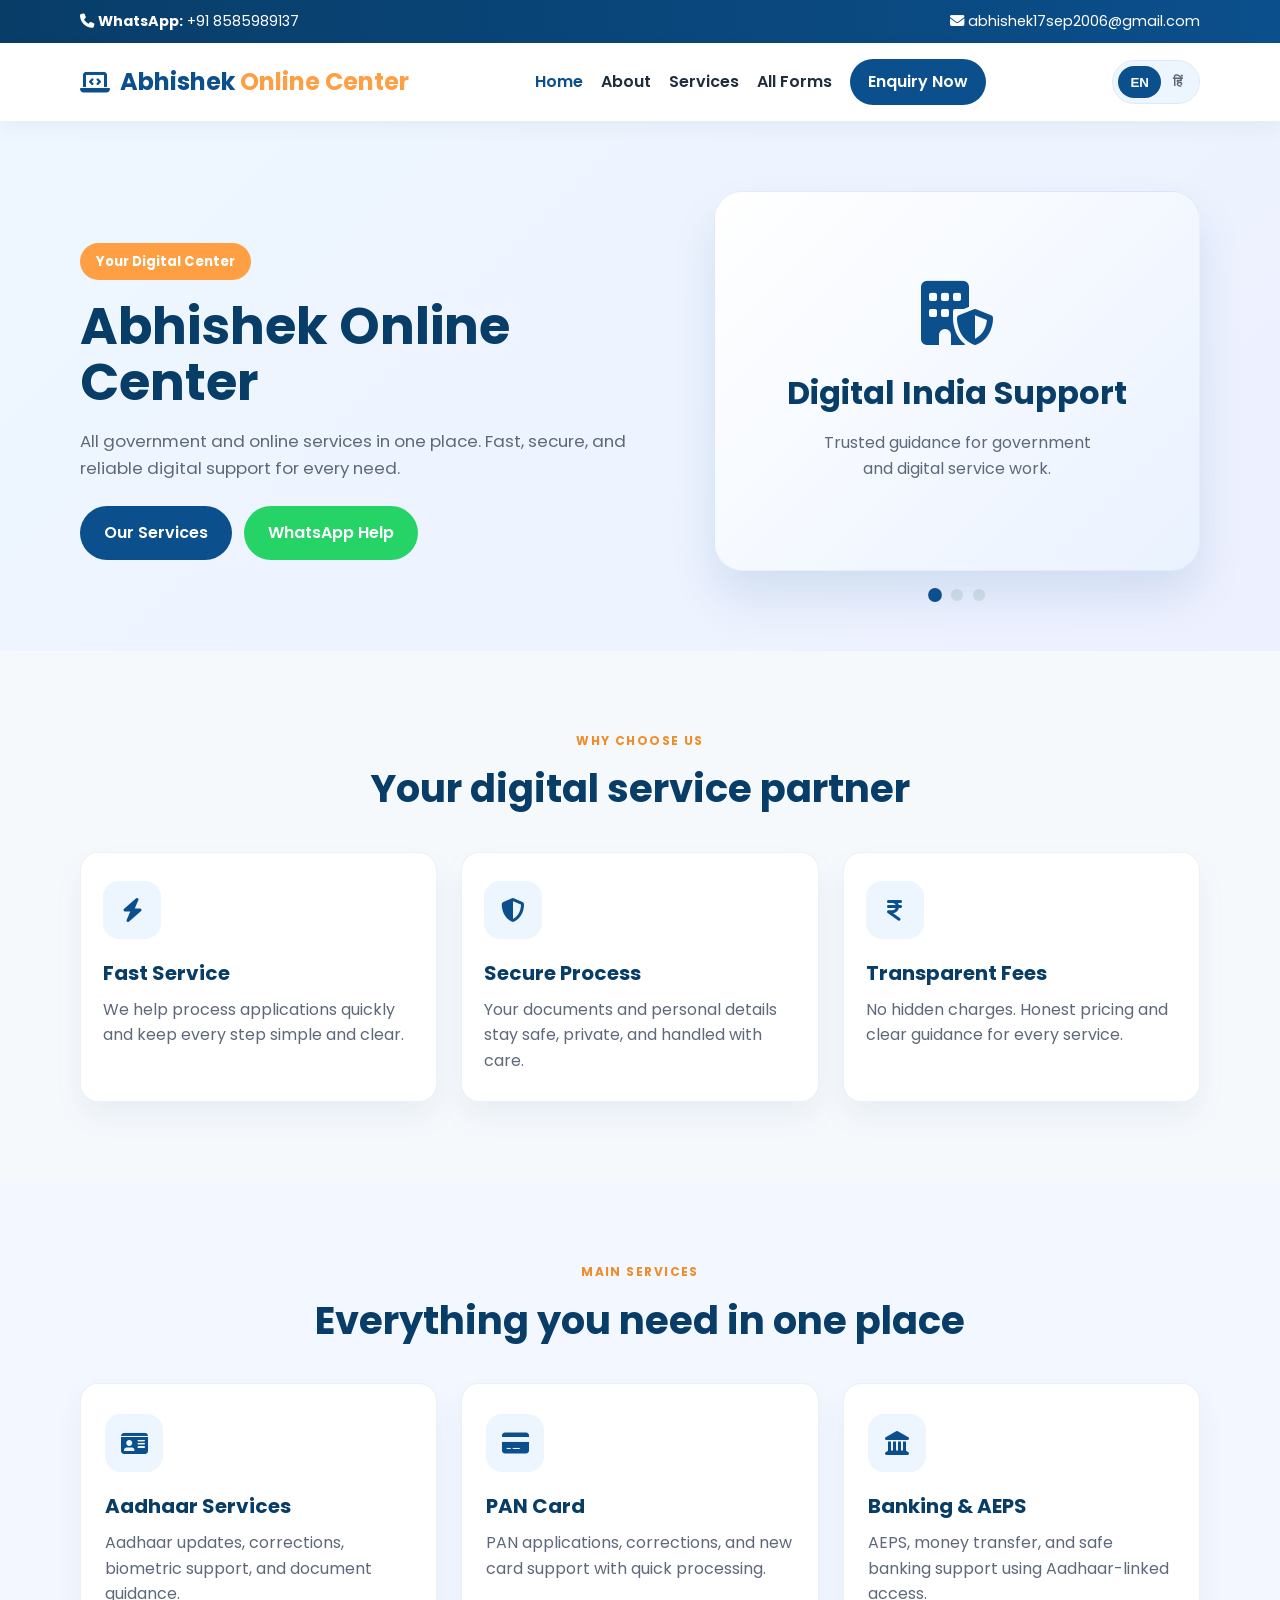
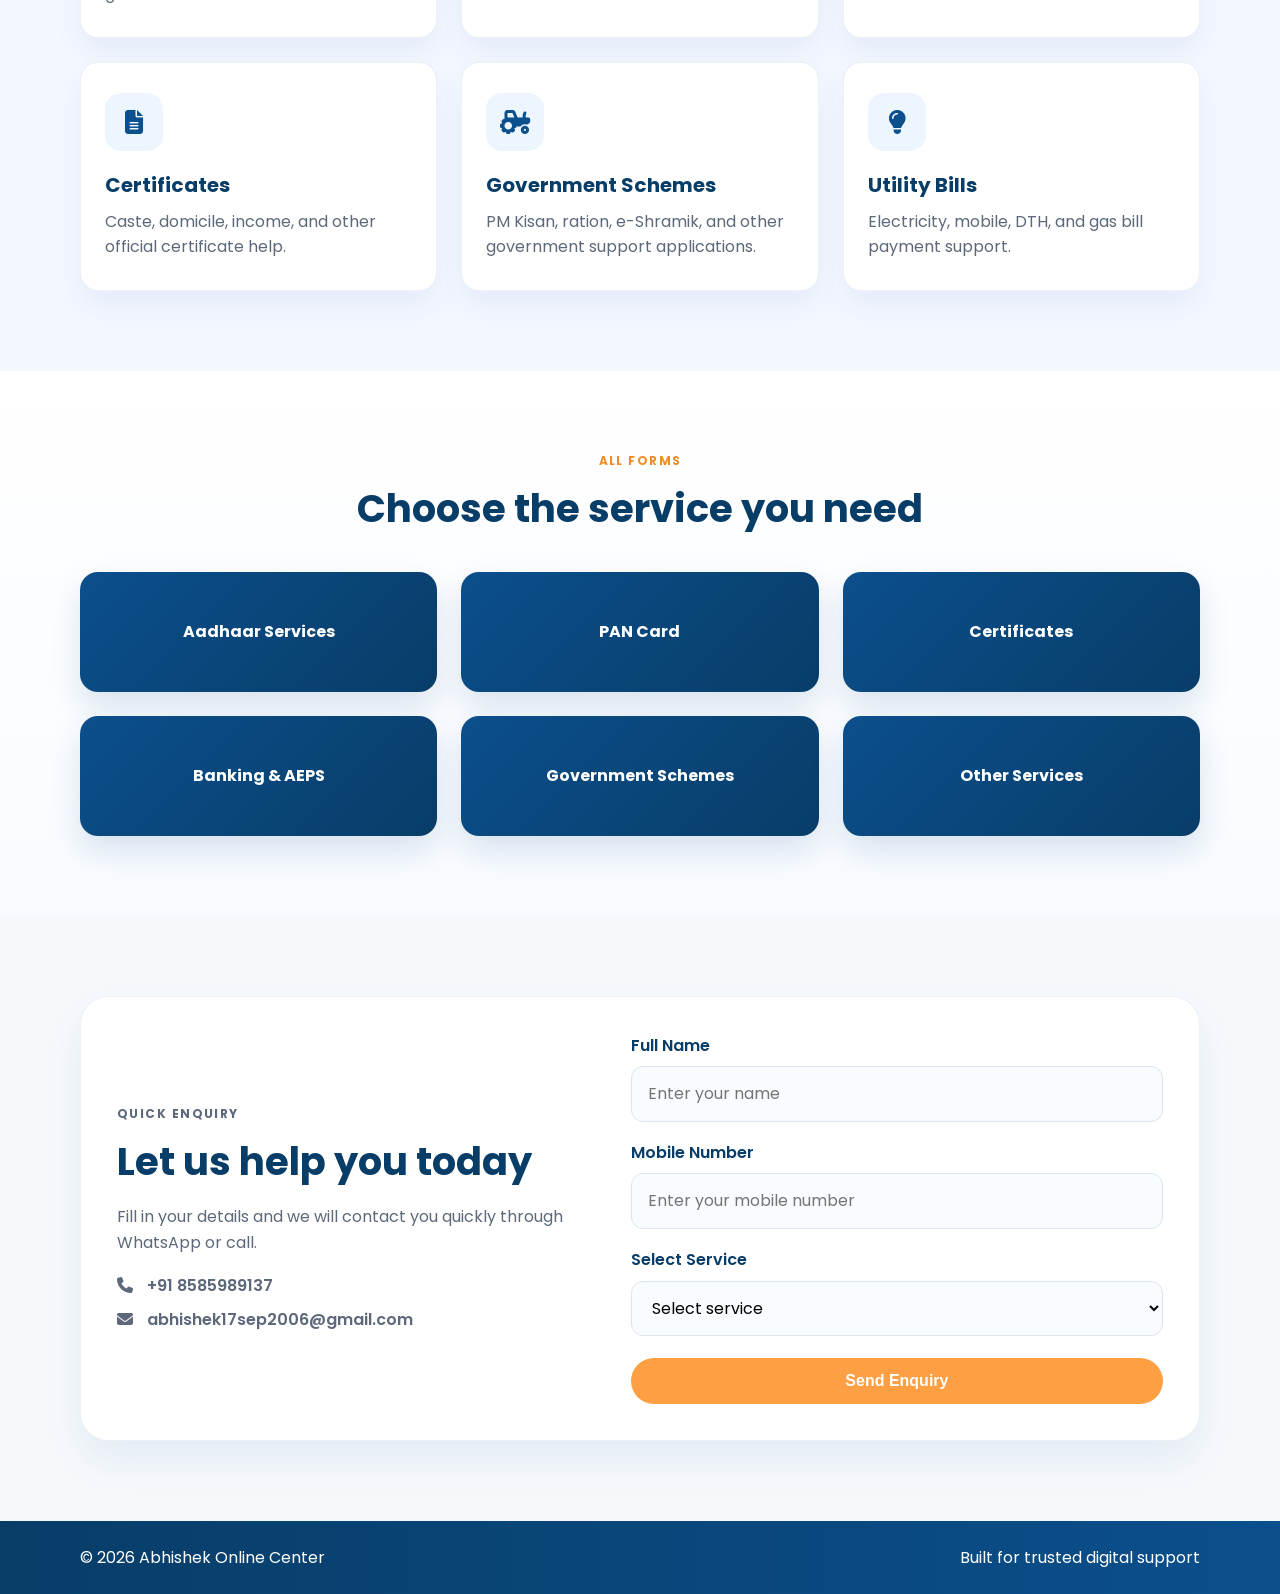
==== index.html @ 84af0c7e "Add files via upload" ====
<!DOCTYPE html>
<html lang="en">
<head>
    <meta charset="UTF-8">
    <meta name="viewport" content="width=device-width, initial-scale=1.0">
    <title>Abhishek Online Center</title>
    <meta name="description" content="Abhishek Online Center - digital government and online service support">
    <link rel="preconnect" href="https://fonts.googleapis.com">
    <link rel="preconnect" href="https://fonts.gstatic.com" crossorigin>
    <link href="https://fonts.googleapis.com/css2?family=Poppins:wght@400;500;600;700;800&display=swap" rel="stylesheet">
    <link rel="stylesheet" href="https://cdnjs.cloudflare.com/ajax/libs/font-awesome/6.5.2/css/all.min.css">
    <link rel="stylesheet" href="style.css">
</head>
<body>
    <div class="topbar">
        <div class="container topbar-inner">
            <span><i class="fa-solid fa-phone"></i> <strong>WhatsApp:</strong> +91 8585989137</span>
            <span><i class="fa-solid fa-envelope"></i> abhishek17sep2006@gmail.com</span>
        </div>
    </div>

    <header class="header">
        <div class="container nav-wrap">
            <div class="logo">
                <i class="fa-solid fa-laptop-code"></i>
                <span>Abhishek <b>Online Center</b></span>
            </div>

            <nav class="nav-menu" id="navMenu">
                <a href="#home" class="active">Home</a>
                <a href="#about">About</a>
                <a href="#services">Services</a>
                <a href="#forms">All Forms</a>
                <a href="#contact" class="btn-nav">Enquiry Now</a>
            </nav>

            <div class="nav-actions">
                <div class="lang-switch" aria-label="Language selector">
                    <button class="lang-btn active" data-lang="en" type="button">EN</button>
                    <button class="lang-btn" data-lang="hi" type="button">हिं</button>
                </div>
                <div class="menu-toggle" id="menuToggle" aria-label="Menu">
                    <i class="fa-solid fa-bars"></i>
                </div>
            </div>
        </div>
    </header>

    <main>
        <section class="hero" id="home">
            <div class="container hero-layout">
                <div class="hero-copy">
                    <span class="badge" data-i18n="badge">Your Digital Center</span>
                    <h1 data-i18n="heroTitle">Abhishek Online Center</h1>
                    <p data-i18n="heroText">All government and online services in one place. Fast, secure, and reliable digital support for every need.</p>
                    <div class="hero-buttons">
                        <a href="#services" class="btn btn-primary" data-i18n="serviceBtn">Our Services</a>
                        <a href="https://wa.me/918585989137?text=Hi%21%20Abhishek%20I%20need%20help." target="_blank" rel="noopener" class="btn btn-whatsapp" data-i18n="whatsappBtn">WhatsApp Help</a>
                    </div>
                </div>

                <div class="hero-slider">
                    <div class="slider-track">
                        <div class="slide active">
                            <div class="slide-card">
                                <i class="fa-solid fa-building-shield"></i>
                                <h3 data-i18n="slide1Title">Digital India Support</h3>
                                <p data-i18n="slide1Text">Trusted guidance for government and digital service work.</p>
                            </div>
                        </div>
                        <div class="slide">
                            <div class="slide-card">
                                <i class="fa-solid fa-wallet"></i>
                                <h3 data-i18n="slide2Title">Fast & Transparent</h3>
                                <p data-i18n="slide2Text">Clear fees, quick processing, and reliable updates.</p>
                            </div>
                        </div>
                        <div class="slide">
                            <div class="slide-card">
                                <i class="fa-solid fa-headset"></i>
                                <h3 data-i18n="slide3Title">Friendly Support</h3>
                                <p data-i18n="slide3Text">Get help from your first enquiry to final completion.</p>
                            </div>
                        </div>
                    </div>
                    <div class="slider-dots">
                        <span class="dot active" data-slide="0"></span>
                        <span class="dot" data-slide="1"></span>
                        <span class="dot" data-slide="2"></span>
                    </div>
                </div>
            </div>
        </section>

        <section class="about" id="about">
            <div class="container section-heading">
                <p class="eyebrow" data-i18n="aboutEyebrow">Why choose us</p>
                <h2 data-i18n="aboutTitle">Your digital service partner</h2>
            </div>
            <div class="container about-grid">
                <div class="info-card">
                    <i class="fa-solid fa-bolt"></i>
                    <h3 data-i18n="feature1Title">Fast Service</h3>
                    <p data-i18n="feature1Text">We help process applications quickly and keep every step simple and clear.</p>
                </div>
                <div class="info-card">
                    <i class="fa-solid fa-shield-halved"></i>
                    <h3 data-i18n="feature2Title">Secure Process</h3>
                    <p data-i18n="feature2Text">Your documents and personal details stay safe, private, and handled with care.</p>
                </div>
                <div class="info-card">
                    <i class="fa-solid fa-indian-rupee-sign"></i>
                    <h3 data-i18n="feature3Title">Transparent Fees</h3>
                    <p data-i18n="feature3Text">No hidden charges. Honest pricing and clear guidance for every service.</p>
                </div>
            </div>
        </section>

        <section class="services" id="services">
            <div class="container section-heading">
                <p class="eyebrow" data-i18n="servicesEyebrow">Main services</p>
                <h2 data-i18n="servicesTitle">Everything you need in one place</h2>
            </div>
            <div class="container services-grid">
                <article class="service-card">
                    <div class="icon"><i class="fa-solid fa-id-card"></i></div>
                    <h3 data-i18n="serviceAadhaarTitle">Aadhaar Services</h3>
                    <p data-i18n="serviceAadhaarText">Aadhaar updates, corrections, biometric support, and document guidance.</p>
                </article>
                <article class="service-card">
                    <div class="icon"><i class="fa-solid fa-credit-card"></i></div>
                    <h3 data-i18n="servicePanTitle">PAN Card</h3>
                    <p data-i18n="servicePanText">PAN applications, corrections, and new card support with quick processing.</p>
                </article>
                <article class="service-card">
                    <div class="icon"><i class="fa-solid fa-landmark"></i></div>
                    <h3 data-i18n="serviceBankTitle">Banking & AEPS</h3>
                    <p data-i18n="serviceBankText">AEPS, money transfer, and safe banking support using Aadhaar-linked access.</p>
                </article>
                <article class="service-card">
                    <div class="icon"><i class="fa-solid fa-file-lines"></i></div>
                    <h3 data-i18n="serviceCertTitle">Certificates</h3>
                    <p data-i18n="serviceCertText">Caste, domicile, income, and other official certificate help.</p>
                </article>
                <article class="service-card">
                    <div class="icon"><i class="fa-solid fa-tractor"></i></div>
                    <h3 data-i18n="serviceGovTitle">Government Schemes</h3>
                    <p data-i18n="serviceGovText">PM Kisan, ration, e-Shramik, and other government support applications.</p>
                </article>
                <article class="service-card">
                    <div class="icon"><i class="fa-solid fa-lightbulb"></i></div>
                    <h3 data-i18n="serviceUtilityTitle">Utility Bills</h3>
                    <p data-i18n="serviceUtilityText">Electricity, mobile, DTH, and gas bill payment support.</p>
                </article>
            </div>
        </section>

        <section class="forms" id="forms">
            <div class="container section-heading">
                <p class="eyebrow" data-i18n="formsEyebrow">All forms</p>
                <h2 data-i18n="formsTitle">Choose the service you need</h2>
            </div>

            <div class="container forms-grid">
                <a href="#contact" class="form-link" data-service="Aadhaar" data-i18n="formAadhaar">Aadhaar Services</a>
                <a href="#contact" class="form-link" data-service="PAN Card" data-i18n="formPan">PAN Card</a>
                <a href="#contact" class="form-link" data-service="Certificates" data-i18n="formCertificate">Certificates</a>
                <a href="#contact" class="form-link" data-service="Banking" data-i18n="formBank">Banking & AEPS</a>
                <a href="#contact" class="form-link" data-service="Government Scheme" data-i18n="formScheme">Government Schemes</a>
                <a href="#contact" class="form-link" data-service="Other" data-i18n="formOther">Other Services</a>
            </div>
        </section>

        <section class="contact" id="contact">
            <div class="container contact-box">
                <div class="contact-copy">
                    <p class="eyebrow" data-i18n="contactEyebrow">Quick enquiry</p>
                    <h2 data-i18n="contactTitle">Let us help you today</h2>
                    <p data-i18n="contactText">Fill in your details and we will contact you quickly through WhatsApp or call.</p>
                    <div class="contact-details">
                        <p><i class="fa-solid fa-phone"></i> +91 8585989137</p>
                        <p><i class="fa-solid fa-envelope"></i> abhishek17sep2006@gmail.com</p>
                    </div>
                </div>

                <form id="cscForm" class="enquiry-form">
                    <div class="form-group">
                        <label for="name" data-i18n="fieldName">Full Name</label>
                        <input type="text" id="name" placeholder="Enter your name" required>
                    </div>
                    <div class="form-group">
                        <label for="phone" data-i18n="fieldPhone">Mobile Number</label>
                        <input type="tel" id="phone" placeholder="Enter your mobile number" required>
                    </div>
                    <div class="form-group">
                        <label for="service" data-i18n="fieldService">Select Service</label>
                        <select id="service" required>
                            <option value="" data-i18n="selectDefault">Select service</option>
                            <option value="Aadhaar Services" data-i18n="selectAadhaar">Aadhaar Services</option>
                            <option value="PAN Card" data-i18n="selectPan">PAN Card</option>
                            <option value="Certificates" data-i18n="selectCertificate">Certificates</option>
                            <option value="Banking & AEPS" data-i18n="selectBank">Banking & AEPS</option>
                            <option value="Government Schemes" data-i18n="selectScheme">Government Schemes</option>
                            <option value="Other" data-i18n="selectOther">Other</option>
                        </select>
                    </div>
                    <button type="submit" class="btn btn-submit" data-i18n="submitBtn">Send Enquiry</button>
                </form>
            </div>
        </section>
    </main>

    <footer class="footer">
        <div class="container footer-inner">
            <p>© 2026 Abhishek Online Center</p>
            <p data-i18n="footerText">Built for trusted digital support</p>
        </div>
    </footer>

    <script src="script.js"></script>
</body>
</html>
---- style.css ----
:root {
    --primary: #0b4f8c;
    --primary-dark: #083d68;
    --secondary: #ff9f43;
    --secondary-dark: #ef8d2a;
    --bg-soft: #edf5ff;
    --white: #ffffff;
    --text: #1f2d3d;
    --muted: #5d697a;
    --shadow: rgba(11, 79, 140, 0.12);
}

* {
    margin: 0;
    padding: 0;
    box-sizing: border-box;
}

html {
    scroll-behavior: smooth;
}

body {
    font-family: 'Poppins', sans-serif;
    background: #f6f9fc;
    color: var(--text);
    line-height: 1.6;
}

a {
    text-decoration: none;
}

img {
    max-width: 100%;
    display: block;
}

.container {
    width: min(1120px, 90%);
    margin: 0 auto;
}

.topbar {
    background: linear-gradient(90deg, var(--primary-dark), var(--primary));
    color: var(--white);
    font-size: 0.9rem;
}

.topbar-inner {
    display: flex;
    justify-content: space-between;
    gap: 20px;
    padding: 10px 0;
    flex-wrap: wrap;
}

.header {
    position: sticky;
    top: 0;
    z-index: 200;
    background: rgba(255, 255, 255, 0.94);
    backdrop-filter: blur(8px);
    box-shadow: 0 8px 20px rgba(0, 0, 0, 0.04);
}

.nav-wrap {
    display: flex;
    align-items: center;
    justify-content: space-between;
    gap: 20px;
    min-height: 78px;
}

.logo {
    display: flex;
    align-items: center;
    gap: 10px;
    color: var(--primary);
    font-weight: 700;
    font-size: 1.5rem;
}

.logo b {
    color: var(--secondary);
}

.nav-menu {
    display: flex;
    align-items: center;
    gap: 18px;
}

.nav-menu a {
    color: var(--text);
    font-weight: 600;
    transition: 0.2s ease;
}

.nav-menu a:hover,
.nav-menu a.active {
    color: var(--primary);
}

.btn-nav,
.btn {
    display: inline-flex;
    align-items: center;
    justify-content: center;
    gap: 8px;
    border-radius: 50px;
    font-weight: 600;
    transition: 0.2s ease;
}

.btn-nav {
    background: var(--primary);
    color: var(--white) !important;
    padding: 10px 18px;
}

.btn-nav:hover {
    background: var(--primary-dark);
}

.nav-actions {
    display: flex;
    align-items: center;
    gap: 14px;
}

.lang-switch {
    display: flex;
    background: #edf5ff;
    border-radius: 999px;
    padding: 5px;
    border: 1px solid #dfeaf8;
}

.lang-btn {
    background: transparent;
    border: none;
    cursor: pointer;
    padding: 8px 12px;
    border-radius: 999px;
    font-weight: 700;
    color: var(--muted);
}

.lang-btn.active {
    background: var(--primary);
    color: var(--white);
}

.menu-toggle {
    display: none;
    font-size: 1.3rem;
    color: var(--primary);
    cursor: pointer;
}

.hero {
    padding: 70px 0 40px;
    background: linear-gradient(135deg, #eef7ff 0%, #edf0ff 100%);
}

.hero-layout {
    display: grid;
    grid-template-columns: 1.1fr 0.9fr;
    align-items: center;
    gap: 40px;
}

.badge {
    display: inline-block;
    background: var(--secondary);
    color: var(--white);
    font-size: 0.82rem;
    padding: 8px 16px;
    border-radius: 999px;
    font-weight: 700;
    margin-bottom: 18px;
}

.hero-copy h1 {
    font-size: clamp(2.5rem, 4vw, 4rem);
    line-height: 1.1;
    color: var(--primary-dark);
    margin-bottom: 18px;
}

.hero-copy p {
    font-size: 1.05rem;
    color: var(--muted);
    max-width: 580px;
    margin-bottom: 24px;
}

.hero-buttons {
    display: flex;
    flex-wrap: wrap;
    gap: 12px;
}

.btn {
    padding: 14px 24px;
    border: none;
    cursor: pointer;
}

.btn-primary {
    background: var(--primary);
    color: var(--white);
}

.btn-primary:hover {
    background: var(--primary-dark);
}

.btn-whatsapp {
    background: #25d366;
    color: var(--white);
}

.btn-whatsapp:hover {
    background: #1eaf57;
}

.hero-slider {
    position: relative;
    width: 100%;
    min-height: 420px;
}

.slider-track {
    position: relative;
    width: 100%;
    height: 380px;
}

.slide {
    position: absolute;
    inset: 0;
    opacity: 0;
    visibility: hidden;
    transform: translateX(20px);
    transition: all 0.5s ease;
}

.slide.active {
    opacity: 1;
    visibility: visible;
    transform: translateX(0);
}

.slide-card {
    height: 100%;
    background: linear-gradient(135deg, #ffffff 0%, #eaf2ff 100%);
    border: 1px solid rgba(11, 79, 140, 0.08);
    border-radius: 28px;
    box-shadow: 0 25px 45px var(--shadow);
    padding: 42px 30px;
    display: flex;
    flex-direction: column;
    justify-content: center;
    align-items: center;
    text-align: center;
}

.slide-card i {
    font-size: 4rem;
    color: var(--primary);
    margin-bottom: 22px;
}

.slide-card h3 {
    font-size: 2rem;
    color: var(--primary-dark);
    margin-bottom: 12px;
}

.slide-card p {
    color: var(--muted);
    max-width: 300px;
}

.slider-dots {
    display: flex;
    justify-content: center;
    gap: 10px;
    margin-top: 18px;
}

.dot {
    width: 12px;
    height: 12px;
    border-radius: 50%;
    background: #d5dfe9;
    cursor: pointer;
    transition: 0.2s ease;
}

.dot.active {
    background: var(--primary);
    transform: scale(1.15);
}

section {
    padding: 80px 0;
}

.section-heading {
    text-align: center;
    margin-bottom: 32px;
}

.eyebrow {
    color: var(--secondary-dark);
    font-weight: 700;
    letter-spacing: 0.12em;
    text-transform: uppercase;
    font-size: 0.75rem;
    margin-bottom: 8px;
}

.section-heading h2 {
    font-size: clamp(2rem, 3vw, 2.8rem);
    color: var(--primary-dark);
}

.about-grid,
.services-grid,
.forms-grid {
    display: grid;
    gap: 24px;
}

.about-grid {
    grid-template-columns: repeat(3, minmax(0, 1fr));
}

.info-card,
.service-card {
    background: var(--white);
    border: 1px solid rgba(11, 79, 140, 0.08);
    border-radius: 18px;
    box-shadow: 0 15px 30px rgba(15, 76, 129, 0.06);
    padding: 28px 22px;
    transition: transform 0.2s ease;
}

.info-card:hover,
.service-card:hover {
    transform: translateY(-5px);
}

.info-card i,
.icon {
    display: inline-flex;
    background: #edf5ff;
    color: var(--primary);
    width: 58px;
    height: 58px;
    align-items: center;
    justify-content: center;
    border-radius: 16px;
    font-size: 1.5rem;
    margin-bottom: 18px;
}

.info-card h3,
.service-card h3 {
    color: var(--primary-dark);
    margin-bottom: 8px;
    font-size: 1.25rem;
}

.info-card p,
.service-card p,
.contact-copy p {
    color: var(--muted);
}

.services {
    background: #f3f7ff;
}

.services-grid {
    grid-template-columns: repeat(3, minmax(0, 1fr));
}

.service-card {
    padding: 30px 24px;
}

.forms {
    background: linear-gradient(180deg, #ffffff 0%, #f8fbff 100%);
}

.forms-grid {
    grid-template-columns: repeat(3, minmax(0, 1fr));
}

.form-link {
    display: flex;
    align-items: center;
    justify-content: center;
    text-align: center;
    min-height: 120px;
    padding: 22px;
    border-radius: 18px;
    background: linear-gradient(135deg, var(--primary) 0%, var(--primary-dark) 100%);
    color: var(--white);
    font-weight: 700;
    box-shadow: 0 15px 32px rgba(11, 79, 140, 0.14);
    transition: transform 0.2s ease;
}

.form-link:hover {
    transform: translateY(-4px);
}

.contact-box {
    display: grid;
    grid-template-columns: 1fr 1.1fr;
    gap: 30px;
    align-items: center;
    background: var(--white);
    border: 1px solid rgba(11, 79, 140, 0.08);
    border-radius: 28px;
    box-shadow: 0 20px 40px rgba(11, 79, 140, 0.08);
    padding: 36px;
}

.contact-copy h2 {
    font-size: clamp(2rem, 3vw, 2.6rem);
    color: var(--primary-dark);
    margin-bottom: 12px;
}

.contact-details {
    margin-top: 18px;
    display: flex;
    flex-direction: column;
    gap: 8px;
    color: var(--primary-dark);
    font-weight: 600;
}

.contact-details i {
    margin-right: 10px;
}

.enquiry-form {
    display: flex;
    flex-direction: column;
    gap: 18px;
}

.form-group {
    display: flex;
    flex-direction: column;
    gap: 8px;
}

.form-group label {
    font-weight: 600;
    color: var(--primary-dark);
}

.form-group input,
.form-group select {
    width: 100%;
    padding: 14px 16px;
    border: 1px solid #dbe4ef;
    border-radius: 12px;
    font: inherit;
    background: #f8fbff;
    outline: none;
}

.form-group input:focus,
.form-group select:focus {
    border-color: var(--primary);
    box-shadow: 0 0 0 4px rgba(11, 79, 140, 0.08);
}

.btn-submit {
    background: var(--secondary);
    color: var(--white);
    font-size: 1rem;
    margin-top: 4px;
}

.btn-submit:hover {
    background: var(--secondary-dark);
}

.footer {
    background: linear-gradient(90deg, var(--primary-dark), var(--primary));
    color: var(--white);
    padding: 24px 0;
}

.footer-inner {
    display: flex;
    justify-content: space-between;
    gap: 20px;
    flex-wrap: wrap;
}

@media (max-width: 900px) {
    .hero-layout,
    .contact-box,
    .about-grid,
    .services-grid,
    .forms-grid {
        grid-template-columns: 1fr;
    }
}

@media (max-width: 760px) {
    .nav-menu {
        position: absolute;
        top: 78px;
        left: 0;
        width: 100%;
        background: rgba(255, 255, 255, 0.98);
        box-shadow: 0 12px 24px rgba(0, 0, 0, 0.06);
        flex-direction: column;
        padding: 18px 0;
        opacity: 0;
        visibility: hidden;
        transform: translateY(-8px);
        transition: 0.2s ease;
    }

    .nav-menu.active {
        opacity: 1;
        visibility: visible;
        transform: translateY(0);
    }

    .menu-toggle {
        display: block;
    }

    .topbar-inner,
    .footer-inner {
        justify-content: center;
        text-align: center;
    }

    .nav-actions {
        margin-left: auto;
    }

    .hero {
        padding-top: 50px;
    }
}
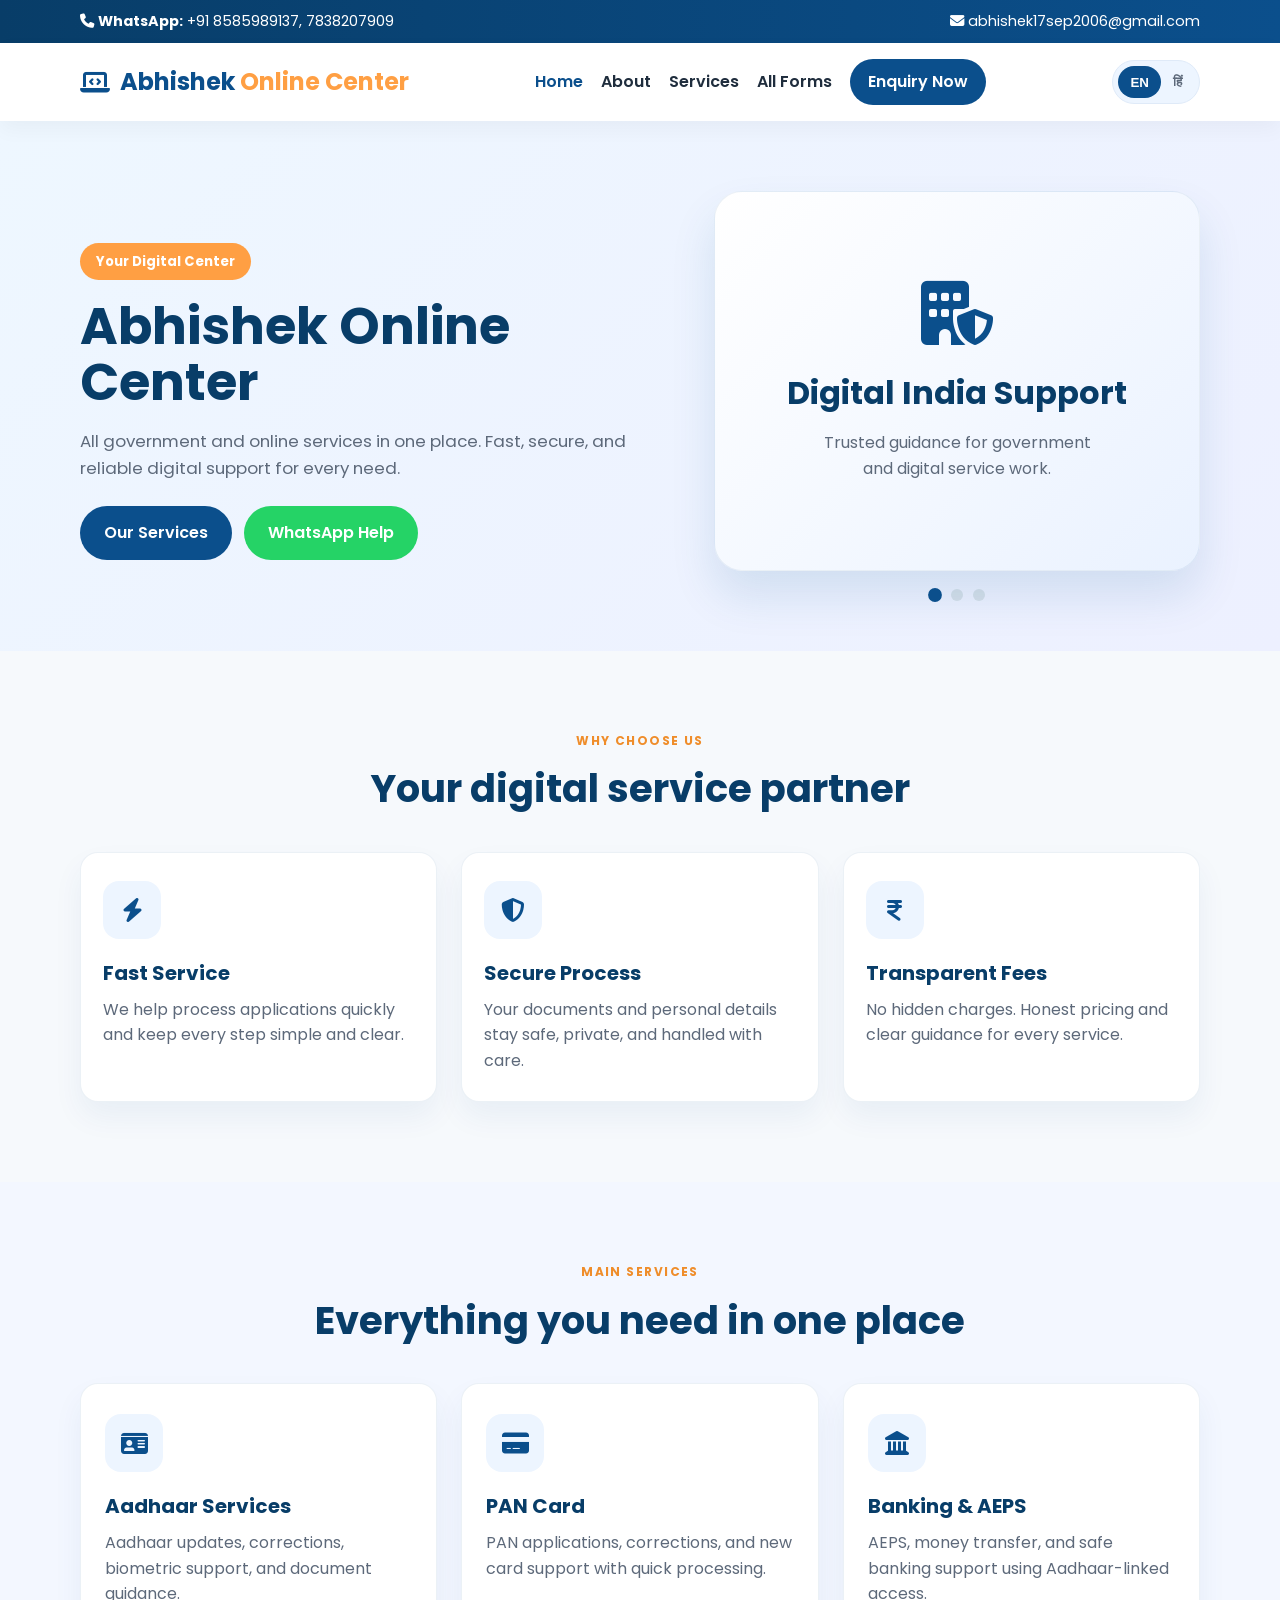
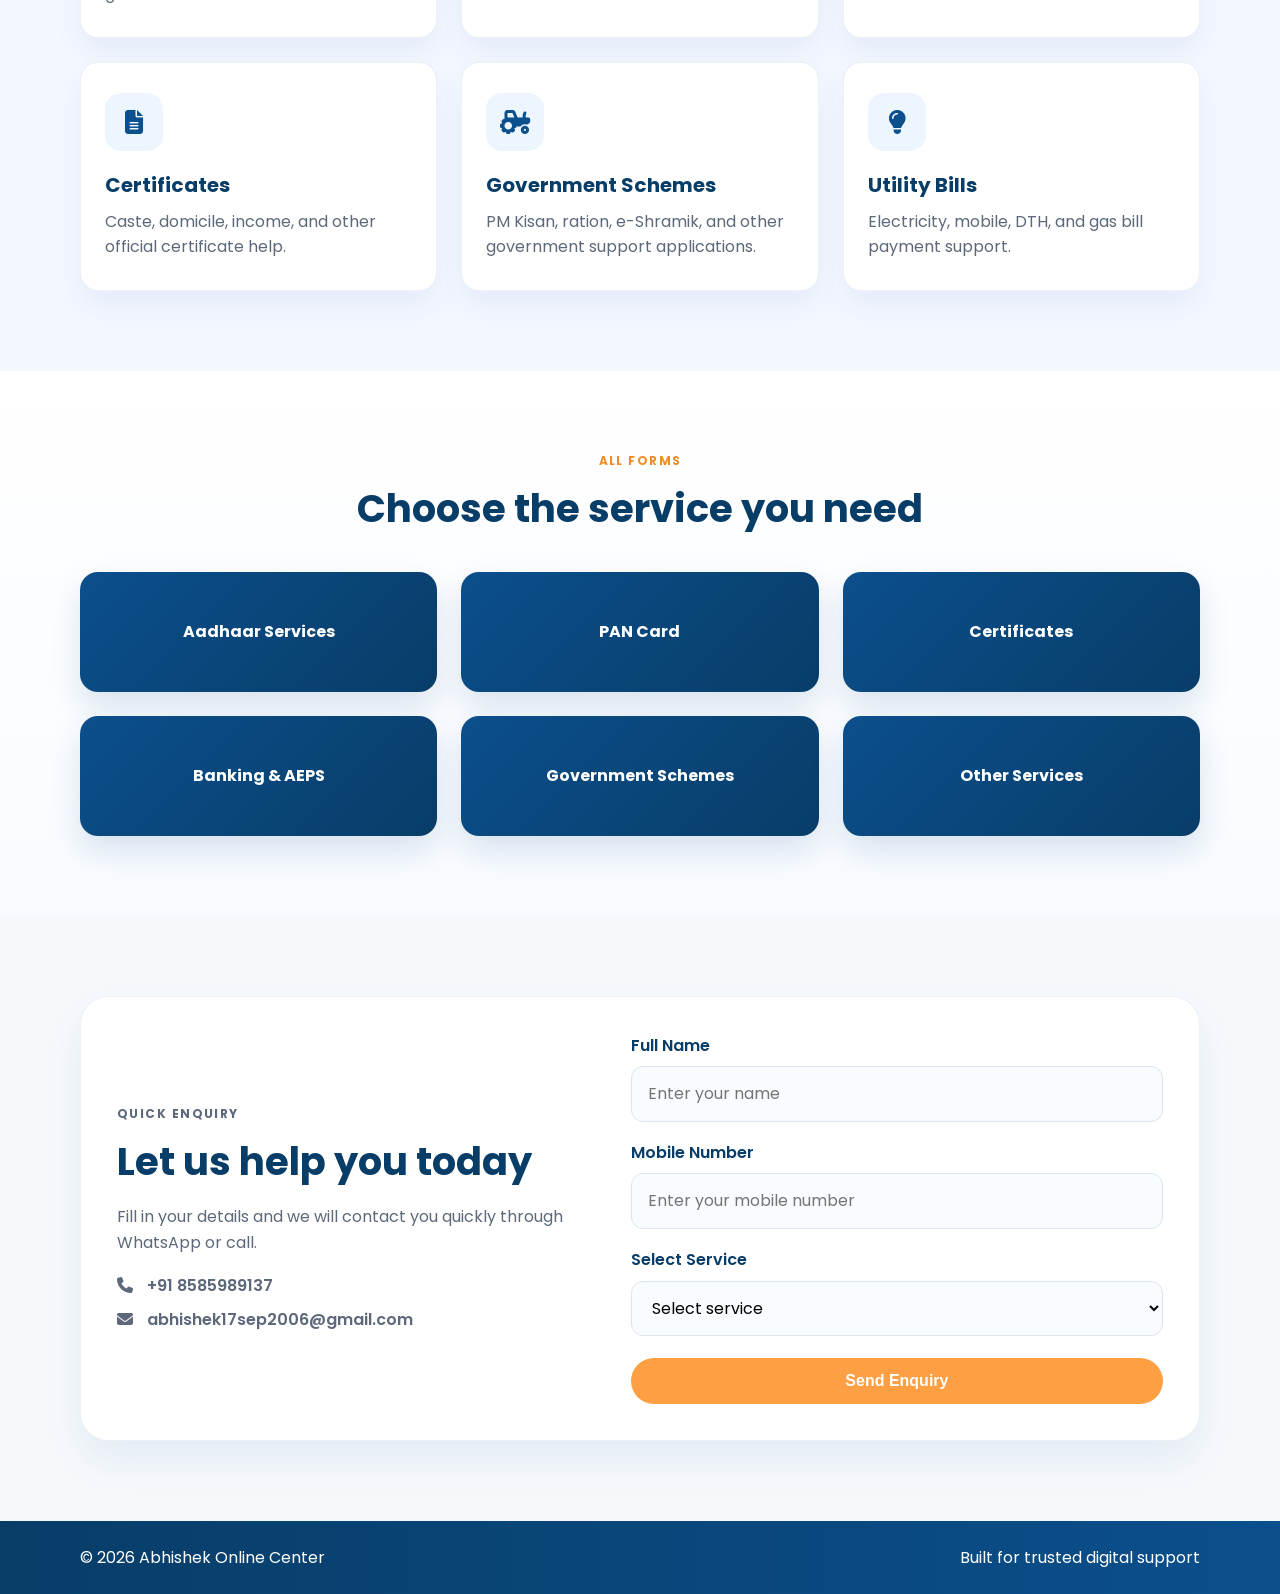
==== commit 2a6e0a11: "Modify contact details in index.html Updated contact information in the top bar and footer." ====
--- a/index.html
+++ b/index.html
@@ -14,7 +14,7 @@
 <body>
     <div class="topbar">
         <div class="container topbar-inner">
-            <span><i class="fa-solid fa-phone"></i> <strong>WhatsApp:</strong> +91 8585989137</span>
+            <span><i class="fa-solid fa-phone"></i> <strong>WhatsApp:</strong> +91 8585989137, 7838207909</span>
             <span><i class="fa-solid fa-envelope"></i> abhishek17sep2006@gmail.com</span>
         </div>
     </div>
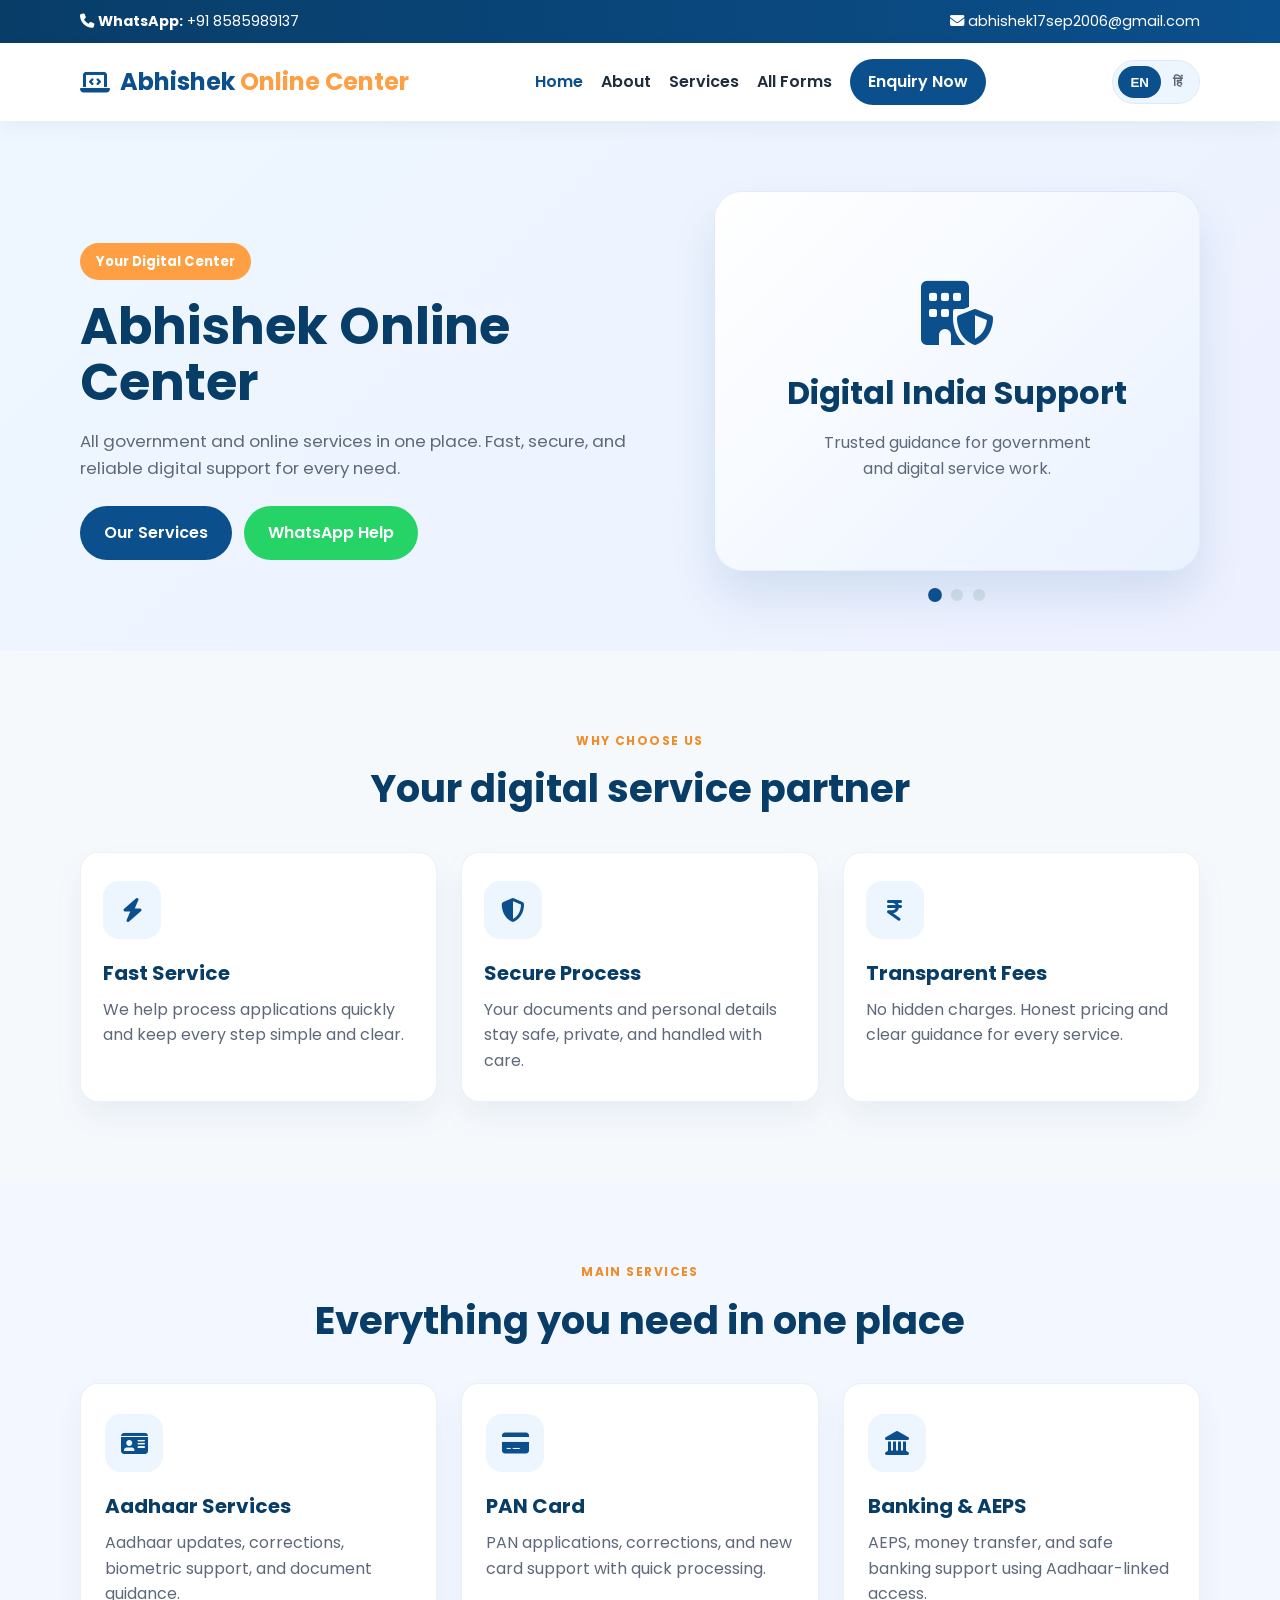
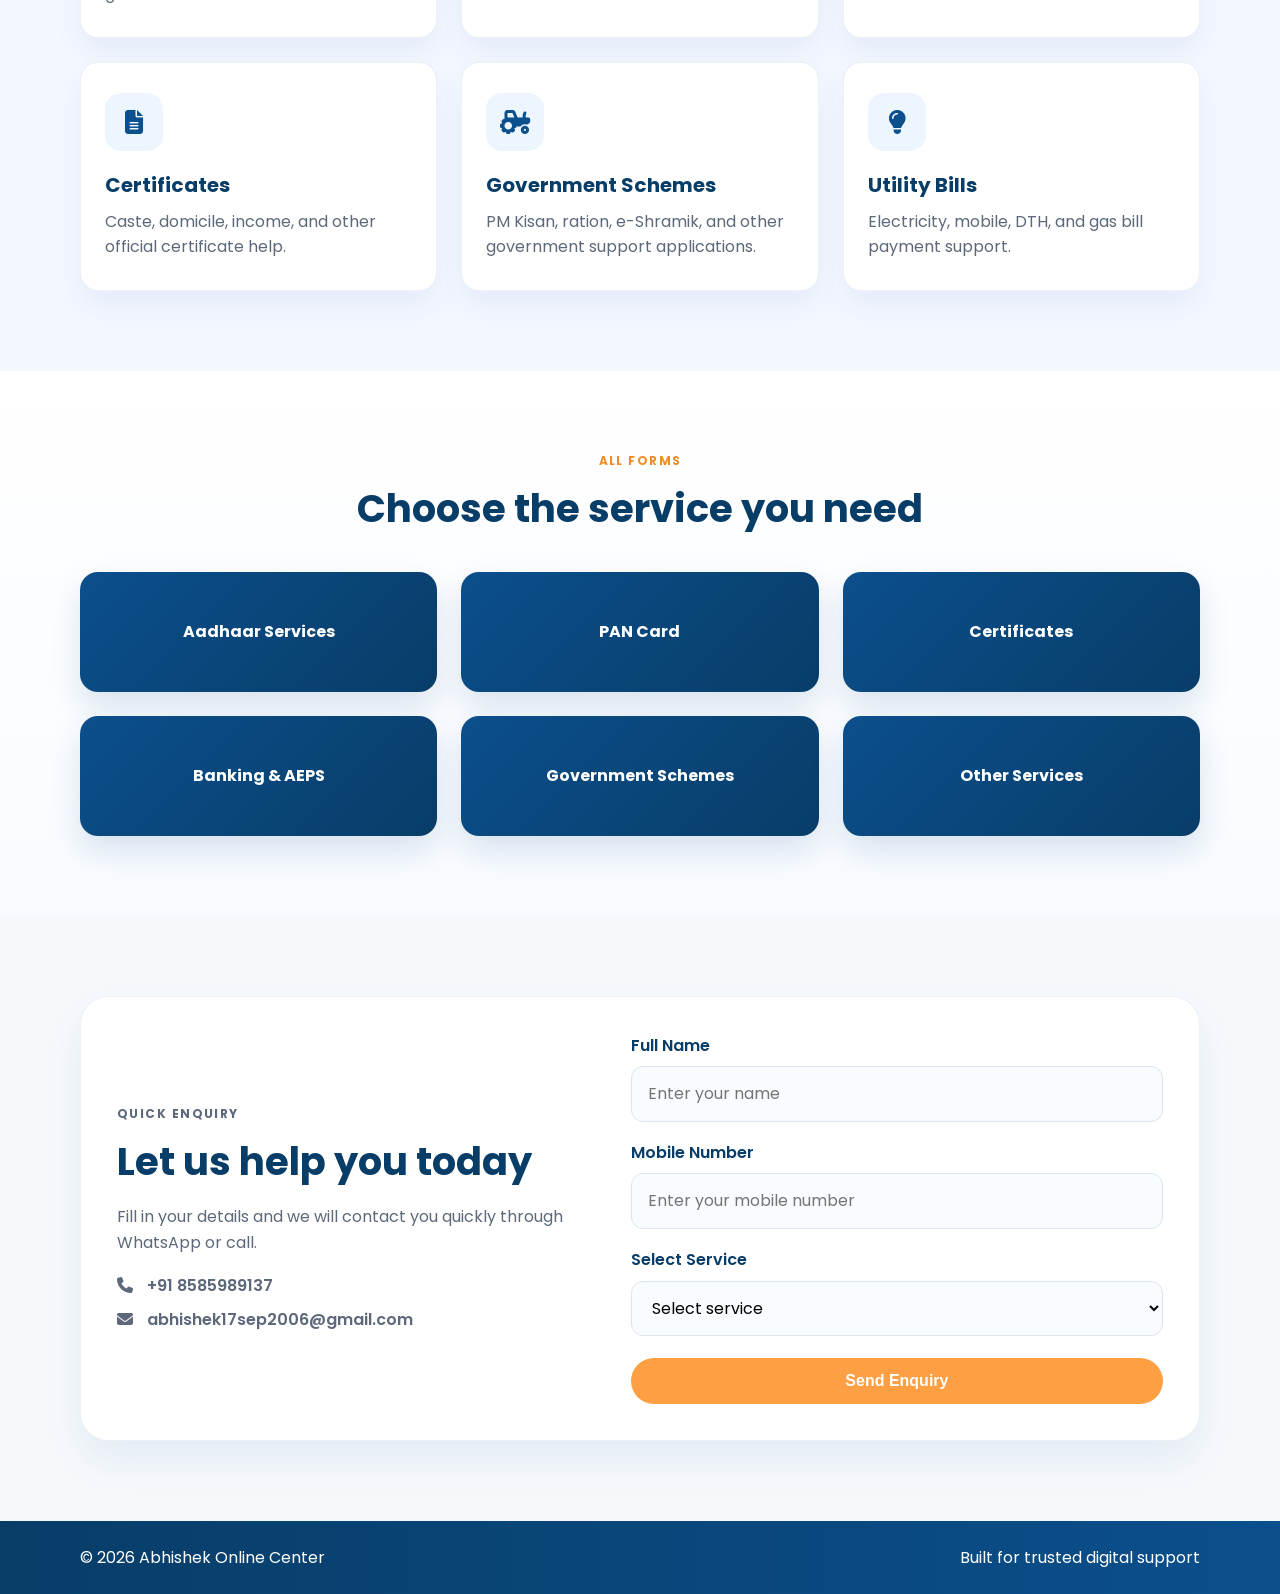
==== commit 2b8322f3: "Fix HTML encoding issues in index.html" ====
--- a/index.html
+++ b/index.html
@@ -14,7 +14,7 @@
 <body>
     <div class="topbar">
         <div class="container topbar-inner">
-            <span><i class="fa-solid fa-phone"></i> <strong>WhatsApp:</strong> +91 8585989137, 7838207909</span>
+            <span><i class="fa-solid fa-phone"></i> <strong>WhatsApp:</strong> +91 8585989137</span>
             <span><i class="fa-solid fa-envelope"></i> abhishek17sep2006@gmail.com</span>
         </div>
     </div>
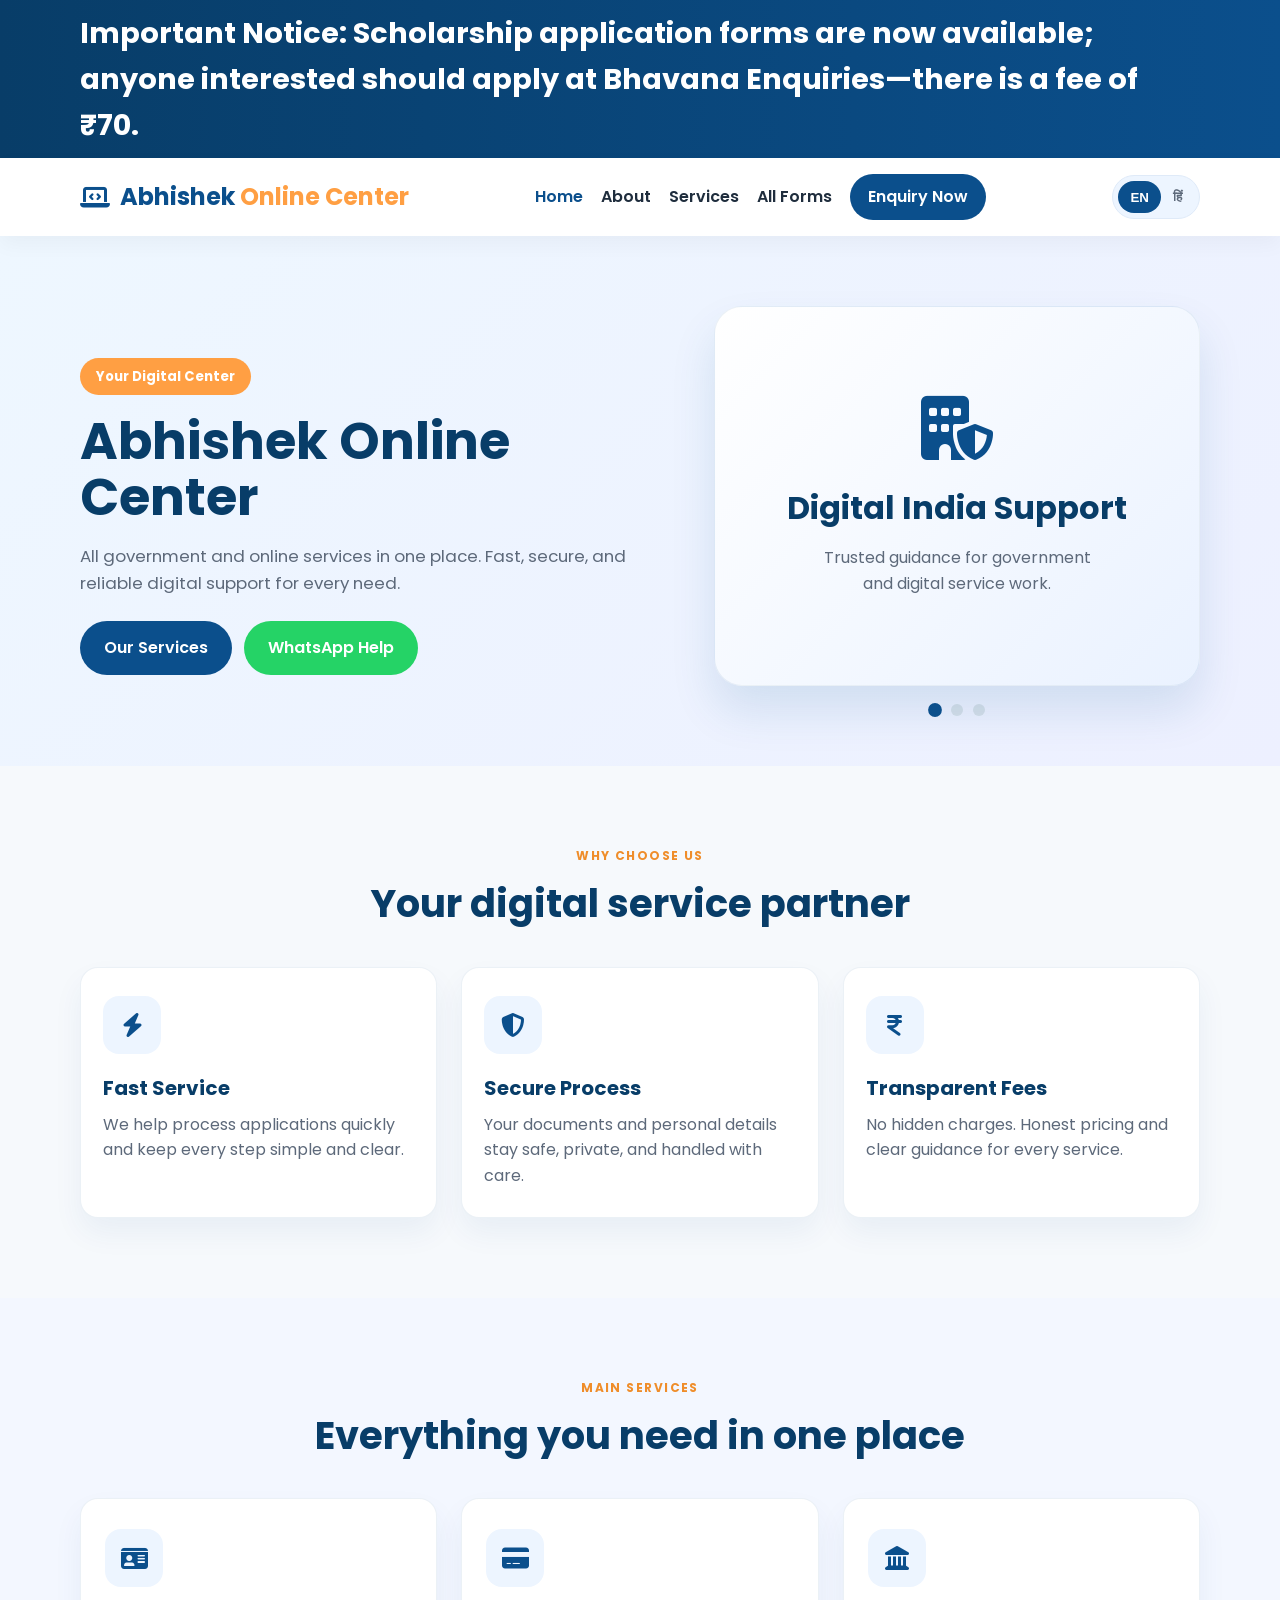
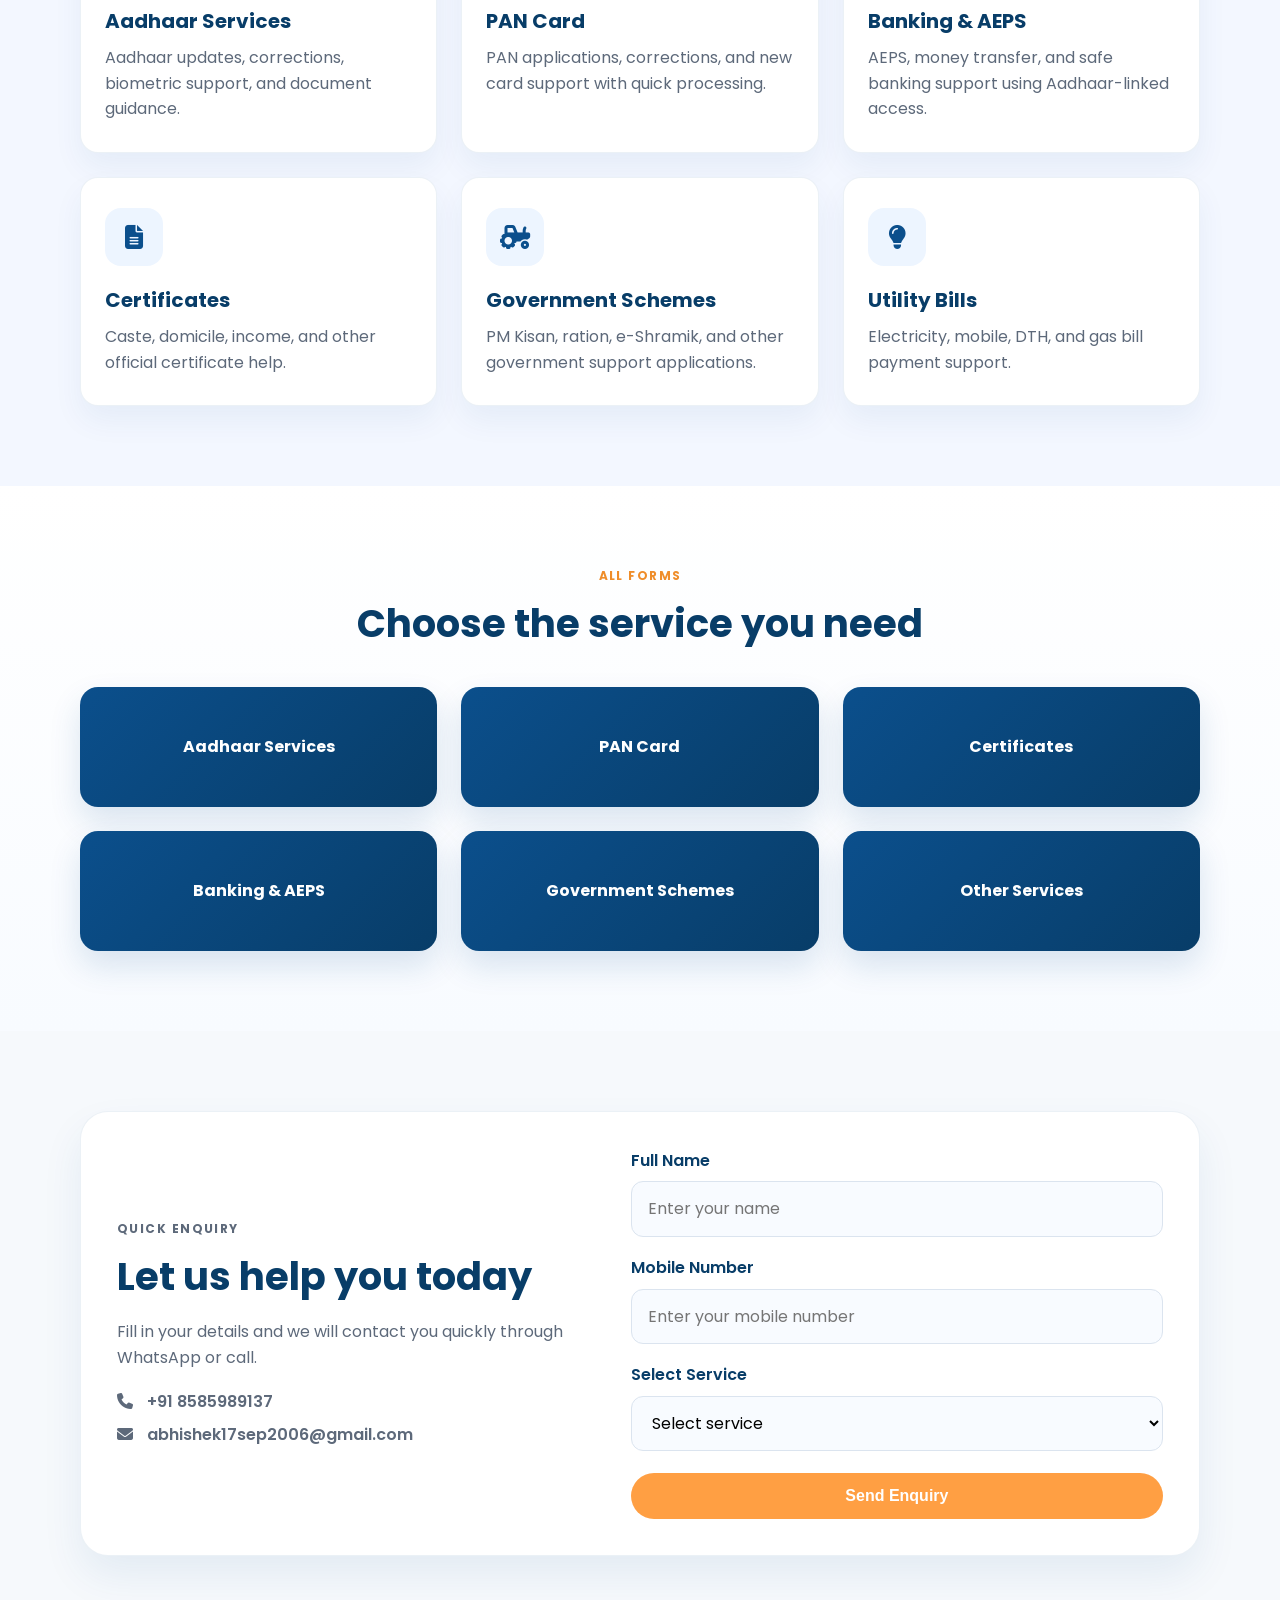
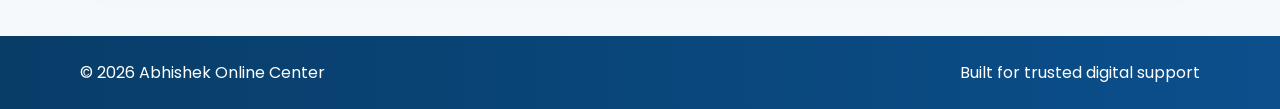
==== commit e0317aba: "Update index.html with scholarship notice Removed contact information and added a notice about schol" ====
--- a/index.html
+++ b/index.html
@@ -14,8 +14,9 @@
 <body>
     <div class="topbar">
         <div class="container topbar-inner">
-            <span><i class="fa-solid fa-phone"></i> <strong>WhatsApp:</strong> +91 8585989137</span>
-            <span><i class="fa-solid fa-envelope"></i> abhishek17sep2006@gmail.com</span>
+            <!-- <span><i class="fa-solid fa-phone"></i> <strong>WhatsApp:</strong> +91 8585989137</span>
+            <span><i class="fa-solid fa-envelope"></i> abhishek17sep2006@gmail.com</span> -->
+            <h1>Important Notice: Scholarship application forms are now available; anyone interested should apply at Bhavana Enquiries—there is a fee of ₹70.</h1>
         </div>
     </div>
 
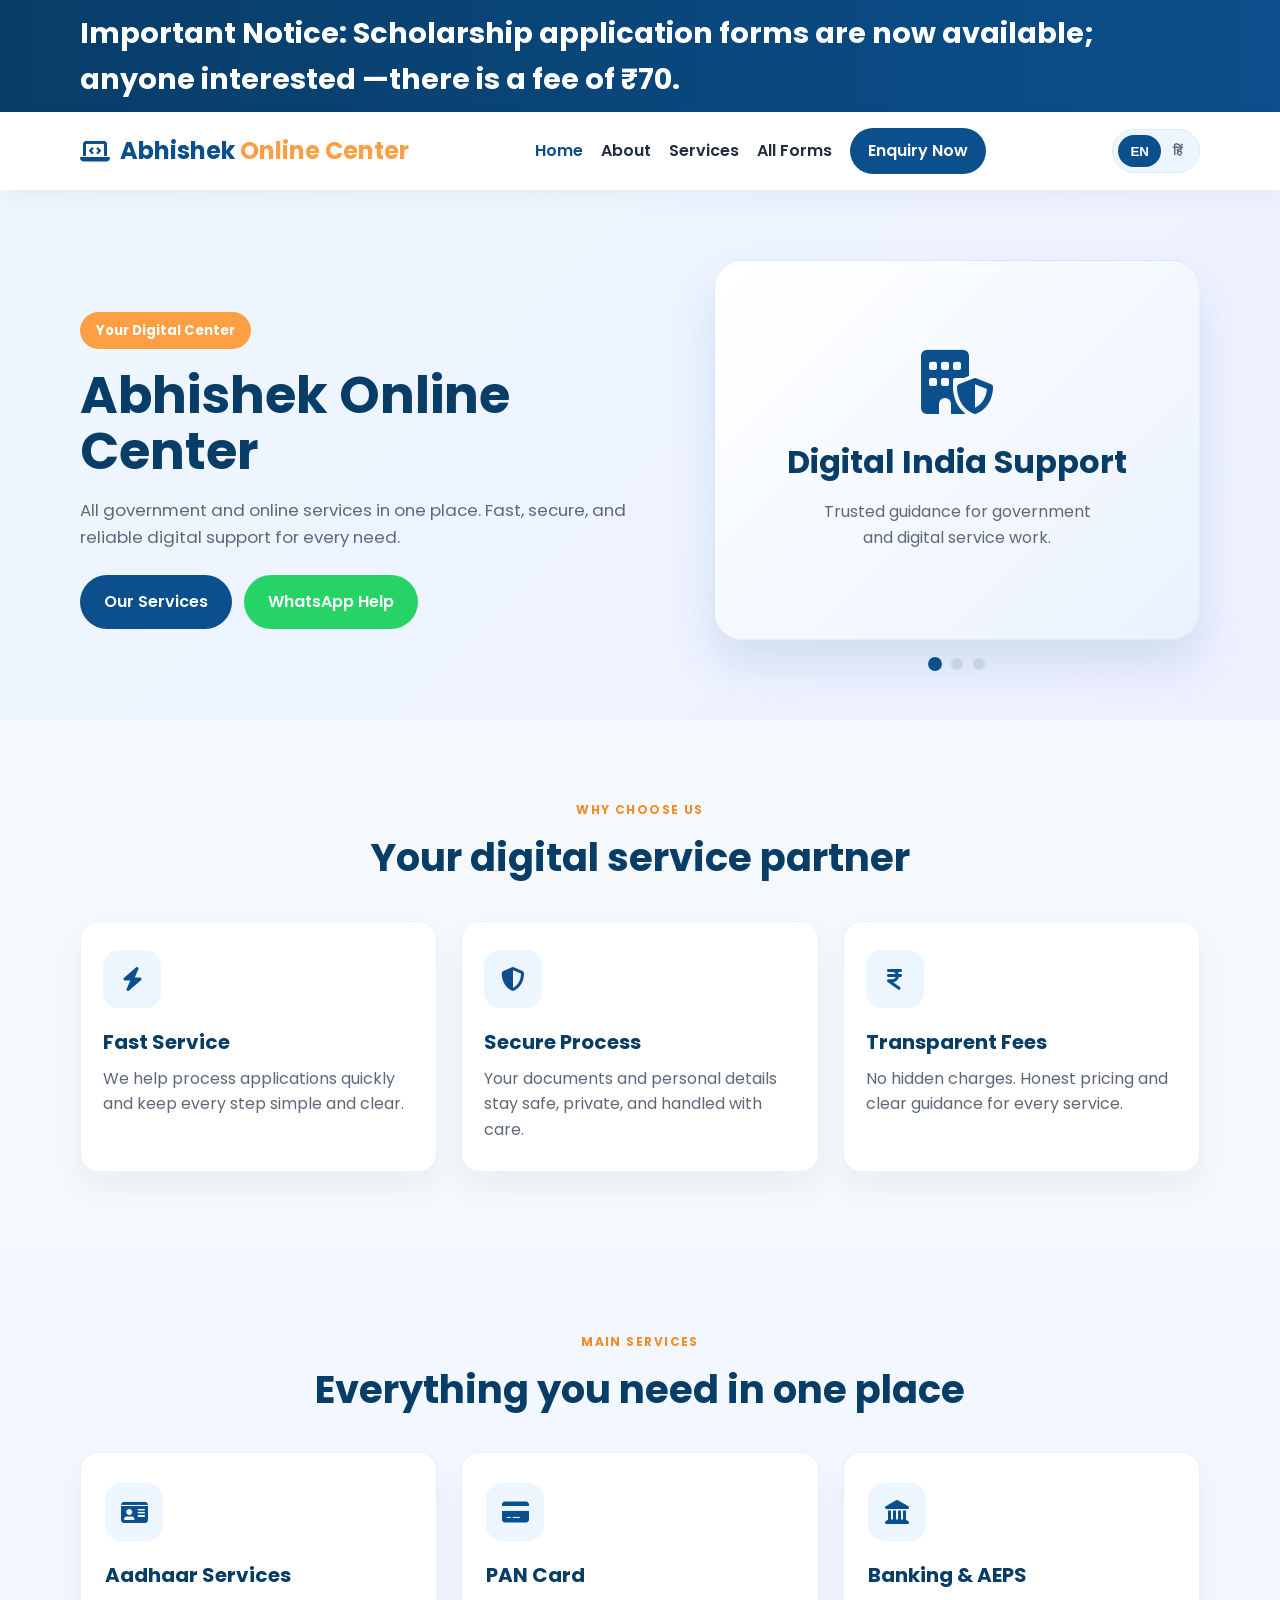
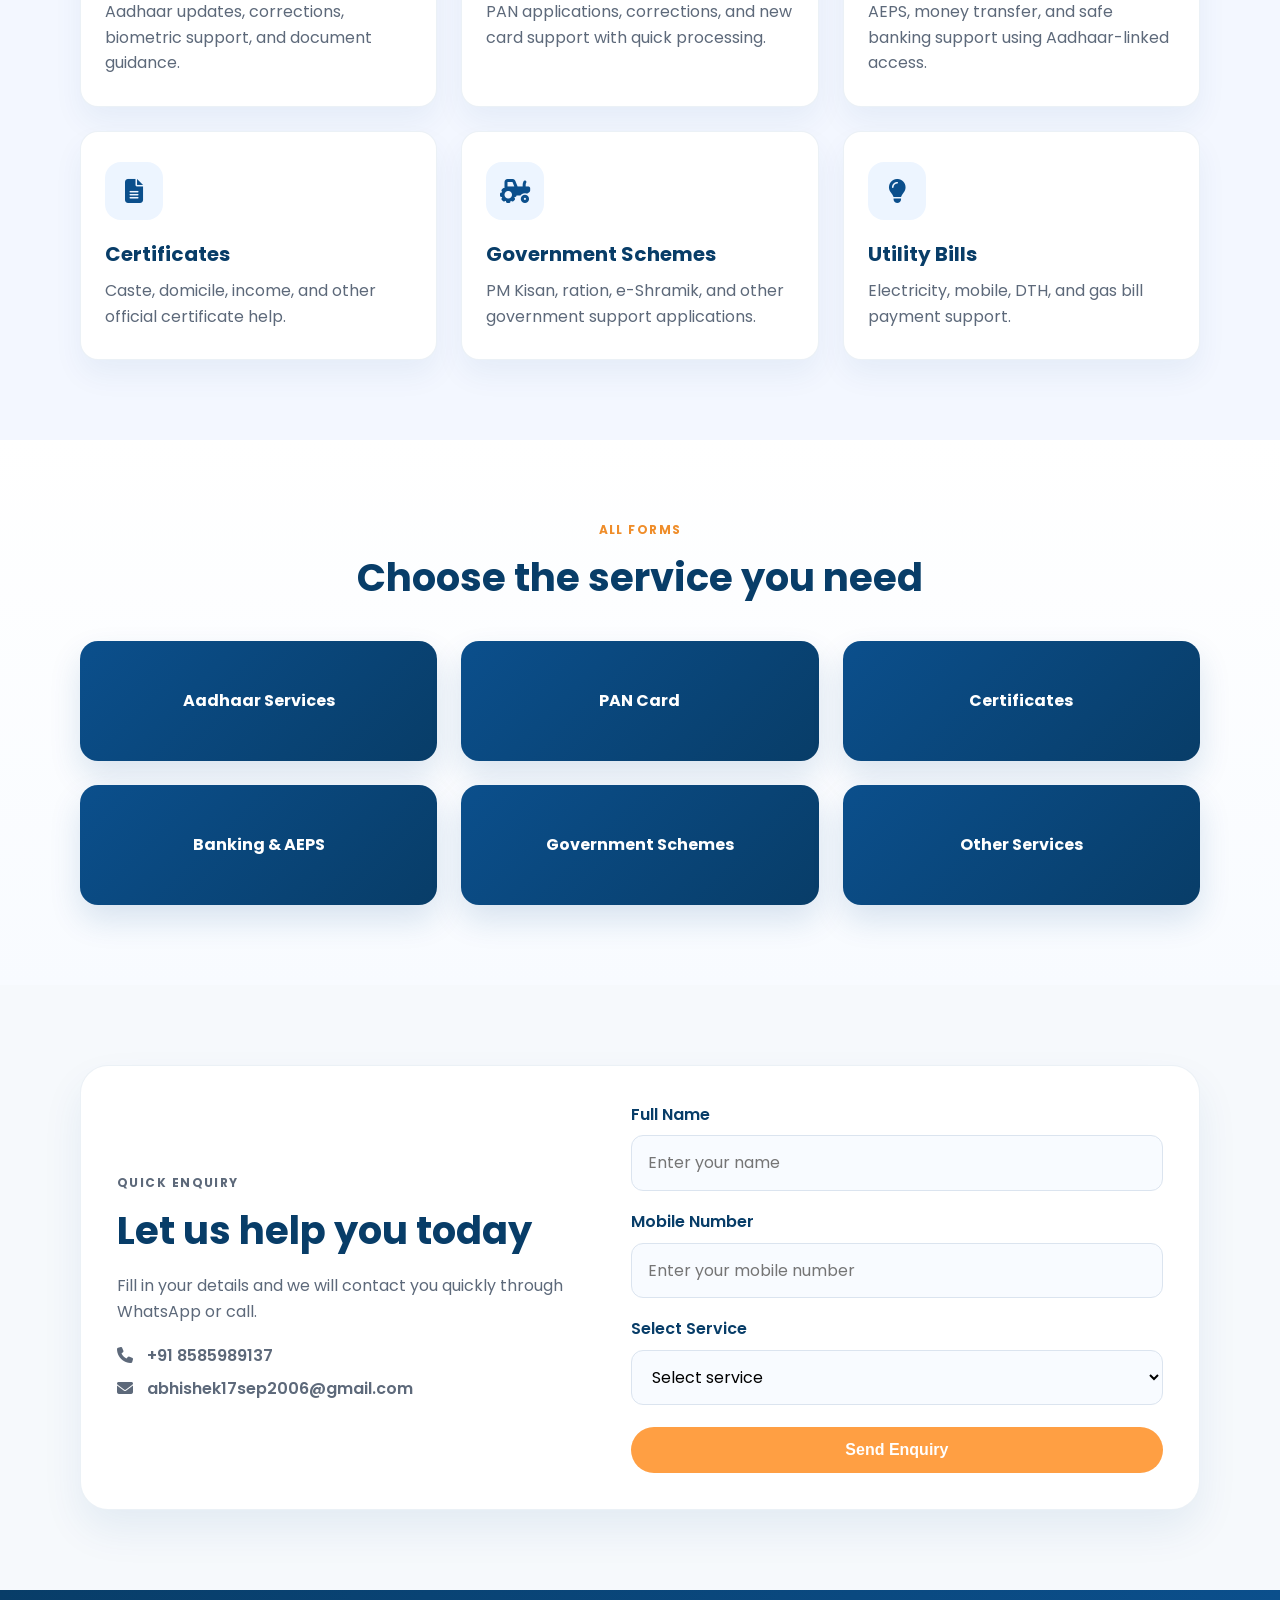
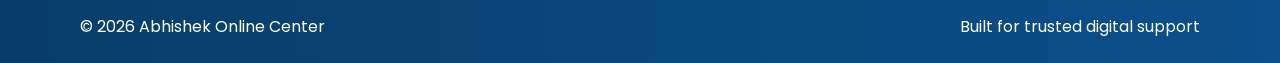
==== commit 36022597: "Update index.html" ====
--- a/index.html
+++ b/index.html
@@ -16,7 +16,7 @@
         <div class="container topbar-inner">
             <!-- <span><i class="fa-solid fa-phone"></i> <strong>WhatsApp:</strong> +91 8585989137</span>
             <span><i class="fa-solid fa-envelope"></i> abhishek17sep2006@gmail.com</span> -->
-            <h1>Important Notice: Scholarship application forms are now available; anyone interested should apply at Bhavana Enquiries—there is a fee of ₹70.</h1>
+            <h1>Important Notice: Scholarship application forms are now available; anyone interested —there is a fee of ₹70.</h1>
         </div>
     </div>
 
